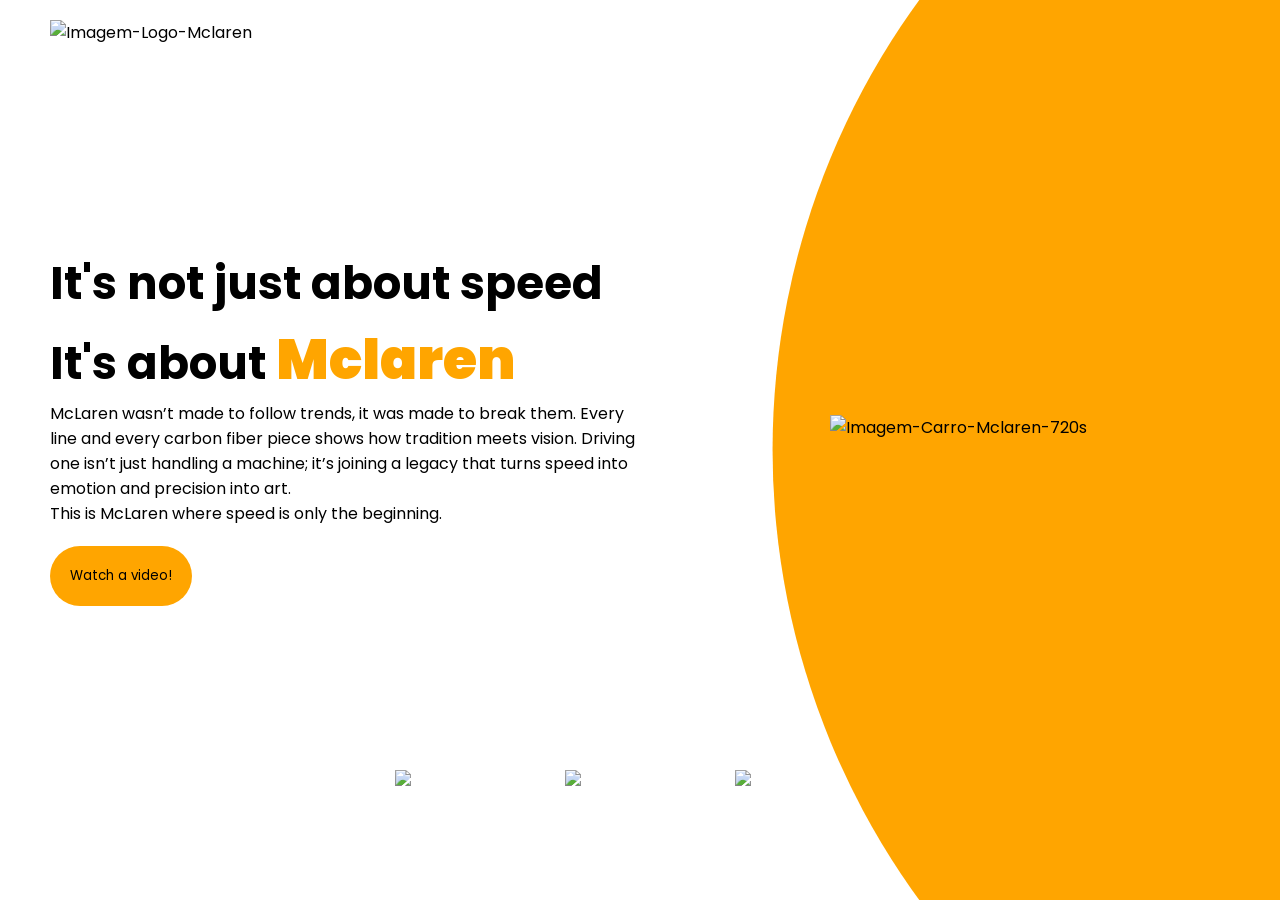
==== Site-Cliente/index.html @ f0876ebb "Criaçao pasta de arquivo Criei uma pasta para o site do meu cliente e os arquivos index.html, script" ====
<!DOCTYPE html>
<html lang="en">

<head>
    <link rel="stylesheet" href="styles.css">
    <meta charset="UTF-8">
    <meta name="viewport" content="width=device-width, initial-scale=1.0">
    <link rel="preconnect" href="https://fonts.googleapis.com">
    <link rel="preconnect" href="https://fonts.gstatic.com" crossorigin>
    <link
        href="https://fonts.googleapis.com/css2?family=Poppins:ital,wght@0,100;0,200;0,300;0,400;0,500;0,600;0,700;0,800;0,900;1,100;1,200;1,300;1,400;1,500;1,600;1,700;1,800;1,900&display=swap"
        rel="stylesheet">
    <title>Mclaren</title>
</head>

<body>
    <div class="circulo"></div>
    <img class="Mclaren" src="img/logo-Photoroom.png" alt="Imagem-Logo-Mclaren">

    <div class="conteudo">
        <div class="caixa-texto">
            <h1>It's not just about speed It's about <span>Mclaren</span> </h1>
            <p>McLaren wasn’t made to follow trends, it was made to break them. Every line and every carbon fiber piece
                shows how tradition meets vision.
                Driving one isn’t just handling a machine; it’s joining a legacy that turns speed into emotion and
                precision into art.</p>
            <p> This is McLaren where speed is only the beginning.</p>
            <button class="botao" onclick="abrirVideo()">Watch a video!</button>
        </div>
        <div class="caixa-imagem">
            <img class="carrao" src="img/img1.png" alt="Imagem-Carro-Mclaren-720s">
        </div>
    </div>

    <div class="menu">
        <img class="carrinho" src="img/img1.png"
            onclick="trocarTudo('img/img1.png', '#FFA500', 'https://www.tiktok.com/@ransrgg/video/7458972895503453448?_r=1&_t=ZS-91miEYPkonF')">

        <img class="carrinho" src="img/img2.png"
            onclick="trocarTudo('img/img2.png', '#351175', 'https://www.tiktok.com/@yannsilva100/video/7485847508963314974?q=mclaren%20765lt%20roxa&t=1764450936835')">

        <img class="carrinho" src="img/img3.png"
            onclick="trocarTudo('img/img3.png', '#232323', 'https://www.tiktok.com/@dbmp4_/video/7407614092552326442?q=mclaren%20p1%20preta&t=1764450882687')">
    </div>
</body>
<script src="scripts.js"></script>

</html>
---- Site-Cliente/styles.css ----
* {
    margin: 0;
    padding: 0;
    box-sizing: border-box;
    font-family: "Poppins", sans-serif;
}

h1 {
    color: black;
    font-size: 45px;
    font-weight: bold;
}

p {
    font-size: 16px;
}

button {
    background-color: #FFA500;
    border-radius: 40px;
    border: none;
    padding: 20px;
    margin-top: 20px;
    cursor: pointer;
    transition: 0.3s;
}

button:hover {
    background: #ffba3a;

}

span {
    color: #FFA500;
    font-size: 55px;
    font-weight: 900;
    transition: 0.3s ease;
}

span:hover {
    letter-spacing: 2px;
    cursor: pointer;
}

body {
    padding-top: 20px;
    padding-right: 50px;
    padding-left: 50px;
}

.Mclaren {
    width: 300px;
}

.conteudo {
    width: 100%;
    height: 85vh;
    display: flex;
    align-items: center;
    justify-content: space-between;
}

.caixa-texto {
    width: 600px;
}

.caixa-imagem {
    width: 600px;
    display: flex;
    justify-content: flex-end;
    margin-top: 0;
}

.menu {
    display: flex;
    justify-content: center;
    gap: 20px;
    margin-top: -40px;
}

.carrao {
    width: 400px;
    display: flex;
    justify-content: center;
    transition: opacity 0.3s ease;
}

.carrinho {
    width: 150px;
    cursor: pointer;
    justify-content: space-between;
    transition: 0.5s;
}

.carrinho:hover {
    transform: scale(1.3);
}

.circulo {
    background: #FFA500;
    position: absolute;
    top: 0;
    right: 0;
    width: 100vw;
    height: 100vh;
    clip-path: circle(69% at 120% 50%);
    z-index: -1;
    transition: background 0.4s ease;
}
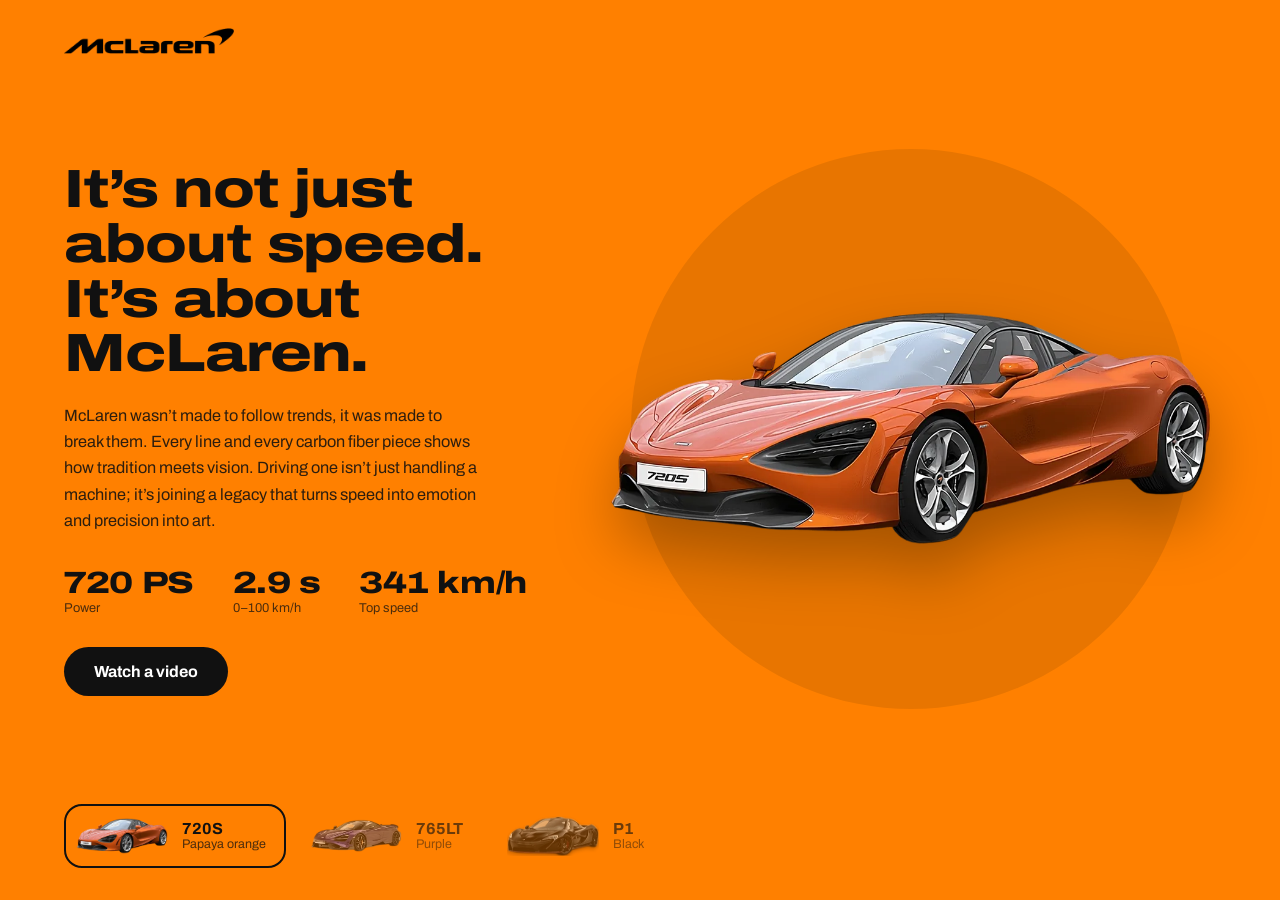
==== commit f373497c: "Remake da versão original Atualização vulgo remake feito por ia" ====
--- a/Site-Cliente/index.html
+++ b/Site-Cliente/index.html
@@ -1,48 +1,40 @@
 <!DOCTYPE html>
 <html lang="en">
+<head>
+<meta charset="UTF-8">
+<meta name="viewport" content="width=device-width, initial-scale=1, viewport-fit=cover">
+<title>McLaren</title>
+<link rel="preconnect" href="https://fonts.googleapis.com">
+<link rel="preconnect" href="https://fonts.gstatic.com" crossorigin>
+<link href="https://fonts.googleapis.com/css2?family=Archivo:wdth,wght@62..125,400..900&display=swap" rel="stylesheet">
+<link rel="stylesheet" href="styles.css">
+</head>
+<body data-car="720s">
+<div class="page">
+ <header><img id="logo" src="img/logo.webp" alt="McLaren"></header>
 
-<head>
-    <link rel="stylesheet" href="styles.css">
-    <meta charset="UTF-8">
-    <meta name="viewport" content="width=device-width, initial-scale=1.0">
-    <link rel="preconnect" href="https://fonts.googleapis.com">
-    <link rel="preconnect" href="https://fonts.gstatic.com" crossorigin>
-    <link
-        href="https://fonts.googleapis.com/css2?family=Poppins:ital,wght@0,100;0,200;0,300;0,400;0,500;0,600;0,700;0,800;0,900;1,100;1,200;1,300;1,400;1,500;1,600;1,700;1,800;1,900&display=swap"
-        rel="stylesheet">
-    <title>Mclaren</title>
-</head>
+ <main class="hero">
+  <section>
+   <h1>It’s not just about speed. It’s about McLaren.</h1>
+   <p class="lead">McLaren wasn’t made to follow trends, it was made to break them. Every line and every carbon fiber piece shows how tradition meets vision. Driving one isn’t just handling a machine; it’s joining a legacy that turns speed into emotion and precision into art.</p>
+   <div class="specs" aria-live="polite">
+    <div><b id="s-power"></b><small>Power</small></div>
+    <div><b id="s-accel"></b><small>0–100 km/h</small></div>
+    <div><b id="s-top"></b><small>Top speed</small></div>
+   </div>
+   <button class="cta" id="video">Watch a video</button>
+  </section>
 
-<body>
-    <div class="circulo"></div>
-    <img class="Mclaren" src="img/logo-Photoroom.png" alt="Imagem-Logo-Mclaren">
+  <section class="stage" id="stage">
+   <div class="disc"></div>
+   <div class="name" id="name" aria-hidden="true"></div>
+   <img class="car" id="car" alt="">
+  </section>
+ </main>
 
-    <div class="conteudo">
-        <div class="caixa-texto">
-            <h1>It's not just about speed It's about <span>Mclaren</span> </h1>
-            <p>McLaren wasn’t made to follow trends, it was made to break them. Every line and every carbon fiber piece
-                shows how tradition meets vision.
-                Driving one isn’t just handling a machine; it’s joining a legacy that turns speed into emotion and
-                precision into art.</p>
-            <p> This is McLaren where speed is only the beginning.</p>
-            <button class="botao" onclick="abrirVideo()">Watch a video!</button>
-        </div>
-        <div class="caixa-imagem">
-            <img class="carrao" src="img/img1.png" alt="Imagem-Carro-Mclaren-720s">
-        </div>
-    </div>
+ <nav class="picker" aria-label="Choose a model" id="picker"></nav>
+</div>
 
-    <div class="menu">
-        <img class="carrinho" src="img/img1.png"
-            onclick="trocarTudo('img/img1.png', '#FFA500', 'https://www.tiktok.com/@ransrgg/video/7458972895503453448?_r=1&_t=ZS-91miEYPkonF')">
-
-        <img class="carrinho" src="img/img2.png"
-            onclick="trocarTudo('img/img2.png', '#351175', 'https://www.tiktok.com/@yannsilva100/video/7485847508963314974?q=mclaren%20765lt%20roxa&t=1764450936835')">
-
-        <img class="carrinho" src="img/img3.png"
-            onclick="trocarTudo('img/img3.png', '#232323', 'https://www.tiktok.com/@dbmp4_/video/7407614092552326442?q=mclaren%20p1%20preta&t=1764450882687')">
-    </div>
+<script src="scripts.js"></script>
 </body>
-<script src="scripts.js"></script>
-
-</html>+</html>
--- a/Site-Cliente/styles.css
+++ b/Site-Cliente/styles.css
@@ -1,109 +1,40 @@
-* {
-    margin: 0;
-    padding: 0;
-    box-sizing: border-box;
-    font-family: "Poppins", sans-serif;
+:root{--bg:#FF8000;--fg:#111;--disc:rgba(0,0,0,.09);--btn-bg:#111;--btn-fg:#fff;--logo:brightness(0);
+ box-sizing:border-box;padding-top:env(safe-area-inset-top,0px);padding-bottom:env(safe-area-inset-bottom,0px)}
+html{scroll-padding-top:env(safe-area-inset-top,0px)}
+*,*::before,*::after{box-sizing:border-box;margin:0;padding:0}
+body[data-car="765lt"]{--bg:#351175;--fg:#fff;--disc:rgba(255,255,255,.08);--btn-bg:#fff;--btn-fg:#351175;--logo:brightness(0) invert(1)}
+body[data-car="p1"]{--bg:#1c1c1c;--fg:#fff;--disc:rgba(255,255,255,.07);--btn-bg:#FF8000;--btn-fg:#111;--logo:brightness(0) invert(1)}
+body{font-family:"Archivo","Helvetica Neue",Arial,sans-serif;background:var(--bg);color:var(--fg);min-height:100svh;overflow-x:hidden;transition:background .5s ease,color .5s ease}
+.page{min-height:100svh;display:flex;flex-direction:column;padding:28px clamp(20px,5vw,64px) 32px}
+header img{width:170px;display:block;filter:var(--logo);transition:filter .5s}
+.hero{flex:1;display:grid;grid-template-columns:minmax(0,5fr) minmax(0,6fr);align-items:center;gap:32px;padding:24px 0}
+h1{font-stretch:125%;font-weight:800;font-size:clamp(2rem,4.2vw,4rem);line-height:1.02;letter-spacing:-.02em}
+.lead{margin-top:22px;max-width:46ch;font-size:1.02rem;line-height:1.6;opacity:.88}
+.specs{display:flex;gap:clamp(20px,3vw,44px);margin-top:32px}
+.specs div{display:flex;flex-direction:column;gap:2px}
+.specs b{font-stretch:125%;font-weight:800;font-size:clamp(1.5rem,2.4vw,2.2rem);letter-spacing:-.01em}
+.specs small{font-size:.8rem;opacity:.75}
+.cta{margin-top:32px;font:inherit;font-weight:700;font-size:1rem;background:var(--btn-bg);color:var(--btn-fg);border:0;border-radius:999px;padding:16px 30px;cursor:pointer;transition:transform .2s,background .5s,color .5s}
+.cta:hover{transform:translateY(-2px)}
+.stage{position:relative;display:grid;place-items:center;min-height:360px}
+.disc{position:absolute;width:min(46vw,560px);aspect-ratio:1;border-radius:50%;background:var(--disc);transition:background .5s}
+.name{position:absolute;font-stretch:125%;font-weight:900;font-size:clamp(5rem,15vw,13rem);line-height:1;letter-spacing:-.04em;color:transparent;-webkit-text-stroke:2px currentColor;opacity:.22;white-space:nowrap;user-select:none;transition:opacity .35s}
+.car{position:relative;width:100%;max-width:760px;height:auto;filter:drop-shadow(0 30px 30px rgba(0,0,0,.28));transition:opacity .3s,transform .45s cubic-bezier(.2,.8,.2,1)}
+.swap .car{opacity:0;transform:translateX(48px)}
+.swap .name{opacity:0}
+.picker{display:flex;gap:12px;flex-wrap:wrap}
+.picker button{display:flex;align-items:center;gap:14px;font:inherit;color:inherit;background:transparent;border:2px solid transparent;border-radius:18px;padding:10px 18px 10px 10px;cursor:pointer;opacity:.62;transition:opacity .2s,border-color .2s}
+.picker button:hover{opacity:1}
+.picker button[aria-pressed="true"]{opacity:1;border-color:currentColor}
+.picker img{width:92px;height:auto;display:block}
+.picker span{font-weight:700;font-size:1rem;text-align:left}
+.picker em{display:block;font-style:normal;font-weight:400;font-size:.78rem;opacity:.75}
+:focus-visible{outline:3px solid currentColor;outline-offset:3px}
+@media (max-width:860px){
+ .hero{grid-template-columns:1fr;gap:8px}
+ .stage{order:-1;min-height:260px}
+ .disc{width:80vw}
+ header img{width:140px}
+ .picker button{flex:1 1 100%}
 }
-
-h1 {
-    color: black;
-    font-size: 45px;
-    font-weight: bold;
-}
-
-p {
-    font-size: 16px;
-}
-
-button {
-    background-color: #FFA500;
-    border-radius: 40px;
-    border: none;
-    padding: 20px;
-    margin-top: 20px;
-    cursor: pointer;
-    transition: 0.3s;
-}
-
-button:hover {
-    background: #ffba3a;
-
-}
-
-span {
-    color: #FFA500;
-    font-size: 55px;
-    font-weight: 900;
-    transition: 0.3s ease;
-}
-
-span:hover {
-    letter-spacing: 2px;
-    cursor: pointer;
-}
-
-body {
-    padding-top: 20px;
-    padding-right: 50px;
-    padding-left: 50px;
-}
-
-.Mclaren {
-    width: 300px;
-}
-
-.conteudo {
-    width: 100%;
-    height: 85vh;
-    display: flex;
-    align-items: center;
-    justify-content: space-between;
-}
-
-.caixa-texto {
-    width: 600px;
-}
-
-.caixa-imagem {
-    width: 600px;
-    display: flex;
-    justify-content: flex-end;
-    margin-top: 0;
-}
-
-.menu {
-    display: flex;
-    justify-content: center;
-    gap: 20px;
-    margin-top: -40px;
-}
-
-.carrao {
-    width: 400px;
-    display: flex;
-    justify-content: center;
-    transition: opacity 0.3s ease;
-}
-
-.carrinho {
-    width: 150px;
-    cursor: pointer;
-    justify-content: space-between;
-    transition: 0.5s;
-}
-
-.carrinho:hover {
-    transform: scale(1.3);
-}
-
-.circulo {
-    background: #FFA500;
-    position: absolute;
-    top: 0;
-    right: 0;
-    width: 100vw;
-    height: 100vh;
-    clip-path: circle(69% at 120% 50%);
-    z-index: -1;
-    transition: background 0.4s ease;
-}+@media (prefers-reduced-motion:reduce){*{transition:none!important}}
